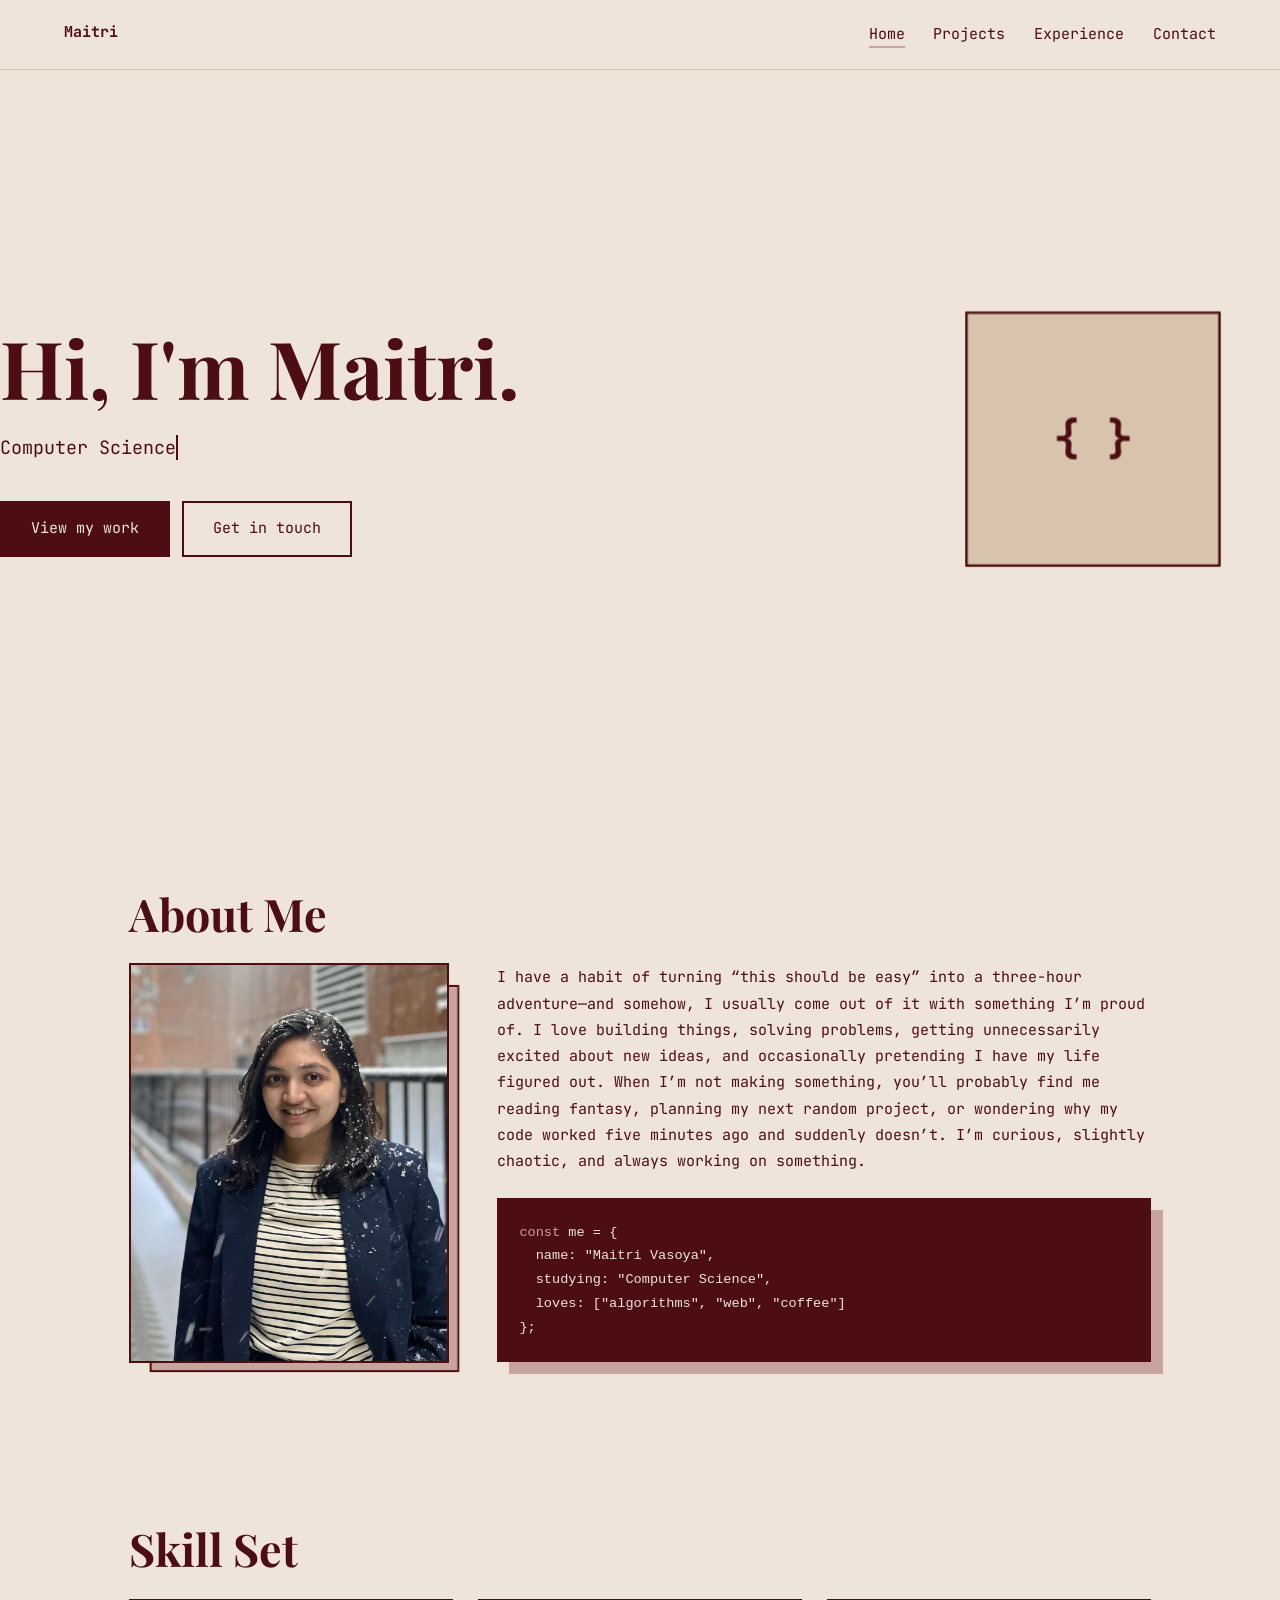
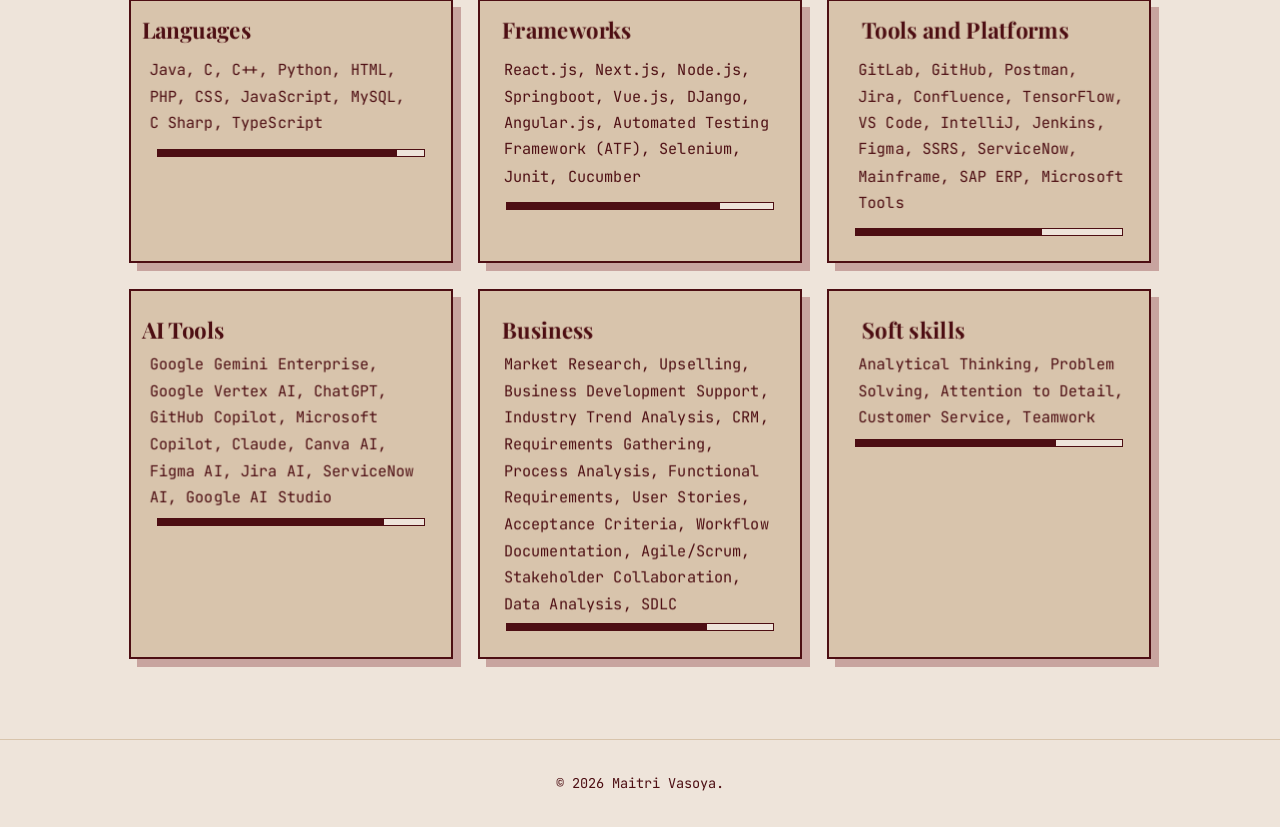
==== index.html @ 800ad9f5 "Update index.html" ====
<!DOCTYPE html><html lang="en"><head><meta charset="utf-8"><meta name="viewport" content="width=device-width,initial-scale=1"><title>Home | Maitri Vasoya</title><meta name="description" content="Portfolio of Your Name, computer science student."><link rel="preconnect" href="https://fonts.googleapis.com"><link rel="preconnect" href="https://fonts.gstatic.com" crossorigin><link href="https://fonts.googleapis.com/css2?family=JetBrains+Mono:wght@400;700&family=Playfair+Display:wght@700;900&display=swap" rel="stylesheet"><link rel="stylesheet" href="css/style.css"></head><body><nav><a class="logo" href="index.html">Maitri</a><ul><li><a href="index.html" class="on">Home</a></li><li><a href="projects.html">Projects</a></li><li><a href="experience.html">Experience</a></li><li><a href="contact.html">Contact</a></li></ul></nav><main><header class="hero"><div class="hero-text"><h1>Hi, I'm Maitri.</h1><p class="role"><span id="typed" class="cursor"></span></p>
<div><a class="btn" href="projects.html">View my work</a><a class="btn alt" href="contact.html">Get in touch</a></div></div><div class="scene" aria-hidden="true"><div class="cube"><div class="face front">{ }</div><div class="face back">&lt;/&gt;</div><div class="face right">Py</div><div class="face left">JS</div><div class="face top">SQL</div><div class="face bottom">Git</div></div></div></header>
<section id="about"><h2 class="reveal">About Me</h2><div class="about reveal"><div class="photo"><div class="frame"><img src="assets/myimage.jpg" alt="Portrait of Maitri"></div></div>
<div><p>I have a habit of turning “this should be easy” into a three-hour adventure—and somehow, I usually come out of it with something I’m proud of. I love building things, solving problems, getting unnecessarily excited about new ideas, and occasionally pretending I have my life figured out. When I’m not making something, you’ll probably find me reading fantasy, planning my next random project, or wondering why my code worked five minutes ago and suddenly doesn’t. I’m curious, slightly chaotic, and always working on something.</p>
<pre class="code"><i>const</i> me = {
  name: "Maitri Vasoya",
  studying: "Computer Science",
  loves: ["algorithms", "web", "coffee"]
};</pre></div></div></section>
<section id="skills"><h2 class="reveal">Skill Set</h2><div class="grid reveal">
<div class="card"><h3>Languages</h3><p>Java, C, C++, Python, HTML, PHP, CSS, JavaScript, MySQL, C Sharp, TypeScript</p><div class="bar"><b data-w="90"></b></div></div>
<div class="card"><h3>Frameworks</h3><p>React.js, Next.js, Node.js, Springboot, Vue.js, DJango, Angular.js, Automated Testing Framework (ATF), Selenium, Junit, Cucumber</p><div class="bar"><b data-w="80"></b></div></div>
<div class="card"><h3>Tools and Platforms</h3><p>GitLab, GitHub, Postman, Jira, Confluence, TensorFlow, VS Code, IntelliJ, Jenkins, Figma, SSRS, ServiceNow, Mainframe, SAP ERP, Microsoft Tools</p><div class="bar"><b data-w="70"></b></div></div>
<div class="card"><h3>AI Tools</h3><p>Google Gemini Enterprise, Google Vertex AI, ChatGPT, GitHub Copilot, Microsoft Copilot, Claude, Canva AI, Figma AI, Jira AI, ServiceNow AI, Google AI Studio</p><div class="bar"><b data-w="85"></b></div></div>
<div class="card"><h3>Business</h3><p>Market Research, Upselling, Business Development Support, Industry Trend Analysis, CRM, Requirements Gathering, Process Analysis, Functional Requirements, User Stories, Acceptance Criteria, Workflow Documentation, Agile/Scrum, Stakeholder Collaboration, Data Analysis, SDLC</p><div class="bar"><b data-w="75"></b></div></div>
<div class="card"><h3>Soft skills</h3><p>Analytical Thinking, Problem Solving, Attention to Detail, Customer Service, Teamwork</p><div class="bar"><b data-w="75"></b></div></div>
</div></section></main>
<footer>&copy; 2026 Maitri Vasoya.</footer><script src="js/main.js"></script></body></html>
---- css/style.css ----
:root{--c1:#EEE4DA;--c2:#D8C4AC;--c3:#C8A49F;--c4:#4D0E13;
--serif:'Playfair Display',Georgia,serif;--mono:'JetBrains Mono','Courier New',monospace}
*{box-sizing:border-box;margin:0;padding:0}
html{scroll-behavior:smooth}
body{background:var(--c1);color:var(--c4);font-family:var(--mono);font-size:15px;line-height:1.75;overflow-x:hidden}
main,header,footer{position:relative;z-index:1}
a{color:inherit}
:focus-visible{outline:2px solid var(--c4);outline-offset:3px}
h1,h2,h3{font-family:var(--serif);font-weight:700;line-height:1.15}
h1{font-size:clamp(2.6rem,7vw,5rem)}
h2{font-size:clamp(1.9rem,4vw,2.8rem);margin-bottom:1.5rem}
nav{display:flex;justify-content:space-between;align-items:center;padding:1.2rem 5vw;position:sticky;top:0;z-index:10;background:rgba(238,228,218,.85);backdrop-filter:blur(8px);border-bottom:1px solid var(--c2)}
.logo{font-weight:700;text-decoration:none}
nav ul{display:flex;gap:1.8rem;list-style:none;flex-wrap:wrap}
nav a{text-decoration:none;padding-bottom:2px;border-bottom:2px solid transparent;transition:border-color .2s}
nav a:hover,nav a.on{border-color:var(--c3)}
section,.wrap{padding:5rem 5vw;max-width:1150px;margin:0 auto}
.hero{min-height:82vh;display:flex;flex-direction:column;justify-content:center}
.hero p.role{font-size:1.15rem;margin:1.2rem 0 2rem;min-height:2em}
.cursor{border-right:2px solid var(--c4);animation:blink 1s steps(1) infinite}
@keyframes blink{50%{border-color:transparent}}
.btn{display:inline-block;padding:.8rem 1.8rem;background:var(--c4);color:var(--c1);text-decoration:none;border:2px solid var(--c4);margin-right:.8rem;transition:transform .2s,background .2s,color .2s}
.btn:hover{transform:translateY(-3px);background:var(--c3);color:var(--c4)}
.btn.alt{background:transparent;color:var(--c4)}
.about{display:grid;grid-template-columns:320px 1fr;gap:3rem;align-items:center}
.photo{perspective:900px}
.photo .frame{position:relative;transform-style:preserve-3d;transition:transform .15s}
.photo .frame::before{content:"";position:absolute;inset:0;border:2px solid var(--c4);transform:translate(16px,16px) translateZ(-30px);background:var(--c3)}
.photo img{position:relative;width:100%;aspect-ratio:4/5;object-fit:cover;display:block;border:2px solid var(--c4);background:var(--c2)}
.code{background:var(--c4);color:var(--c1);padding:1.4rem;margin-top:1.5rem;font-size:.85rem;box-shadow:12px 12px 0 var(--c3)}
.code i{color:var(--c3);font-style:normal}
.grid{display:grid;grid-template-columns:repeat(auto-fit,minmax(250px,1fr));gap:1.6rem;perspective:1000px}
.card{background:var(--c2);border:2px solid var(--c4);padding:1.6rem;transform-style:preserve-3d;transition:transform .15s,box-shadow .2s;box-shadow:8px 8px 0 var(--c3)}
.card:hover{box-shadow:14px 14px 0 var(--c4)}
.card h3{font-size:1.35rem;margin-bottom:.6rem;transform:translateZ(30px)}
.card p,.card .tags{transform:translateZ(15px)}
.tags span{display:inline-block;font-size:.75rem;border:1px solid var(--c4);padding:0 .6rem;margin:.6rem .4rem 0 0;background:var(--c1)}
.bar{height:8px;background:var(--c1);border:1px solid var(--c4);margin-top:.6rem}
.bar b{display:block;height:100%;background:var(--c4);width:0;transition:width 1.2s ease}
.line{border-left:3px solid var(--c4);margin-left:.5rem;padding-left:2rem}
.job{position:relative;margin-bottom:2.5rem}
.job::before{content:"";position:absolute;left:calc(-2rem - 10px);top:.5rem;width:16px;height:16px;background:var(--c3);border:3px solid var(--c4);border-radius:50%}
.job time{font-size:.85rem;background:var(--c4);color:var(--c1);padding:0 .6rem}
.job ul{margin:.6rem 0 0 1.2rem}
form{display:grid;gap:1rem;max-width:560px}
input,textarea{font:inherit;padding:.8rem;background:var(--c2);border:2px solid var(--c4);color:var(--c4);width:100%}
::placeholder{color:var(--c4);opacity:.6}
.links{display:flex;gap:1rem;flex-wrap:wrap;margin-top:2rem}
footer{text-align:center;padding:2rem;border-top:1px solid var(--c2);font-size:.85rem}
.reveal{opacity:0;transform:translateY(20px);transition:opacity .7s,transform .7s}
.reveal.in{opacity:1;transform:none}
@media(max-width:800px){.about{grid-template-columns:1fr}.photo{max-width:300px}nav{flex-direction:column;gap:.6rem}}
@media(prefers-reduced-motion:reduce){*{animation:none!important;transition:none!important}.reveal{opacity:1;transform:none}}
.hero{flex-direction:row;align-items:center;justify-content:space-between;gap:3rem}
.scene{width:220px;height:220px;perspective:800px;flex:none;margin-right:6vw}
.cube{position:relative;width:100%;height:100%;transform-style:preserve-3d;animation:spin 16s linear infinite}
.scene:hover .cube{animation-play-state:paused}
.face{position:absolute;inset:0;display:flex;align-items:center;justify-content:center;font-family:var(--mono);font-weight:700;font-size:2.4rem;border:2px solid var(--c4);background:var(--c2);color:var(--c4)}
.face.back,.face.left,.face.bottom{background:var(--c3)}
.front{transform:translateZ(110px)}.back{transform:rotateY(180deg) translateZ(110px)}
.right{transform:rotateY(90deg) translateZ(110px)}.left{transform:rotateY(-90deg) translateZ(110px)}
.top{transform:rotateX(90deg) translateZ(110px)}.bottom{transform:rotateX(-90deg) translateZ(110px)}
@keyframes spin{from{transform:rotateX(-20deg) rotateY(0)}to{transform:rotateX(-20deg) rotateY(360deg)}}
@media(max-width:800px){.hero{flex-direction:column;align-items:flex-start;padding-top:2rem}.scene{width:160px;height:160px;margin:2rem 0 0}.face{font-size:1.8rem}.front{transform:translateZ(80px)}.back{transform:rotateY(180deg) translateZ(80px)}.right{transform:rotateY(90deg) translateZ(80px)}.left{transform:rotateY(-90deg) translateZ(80px)}.top{transform:rotateX(90deg) translateZ(80px)}.bottom{transform:rotateX(-90deg) translateZ(80px)}}
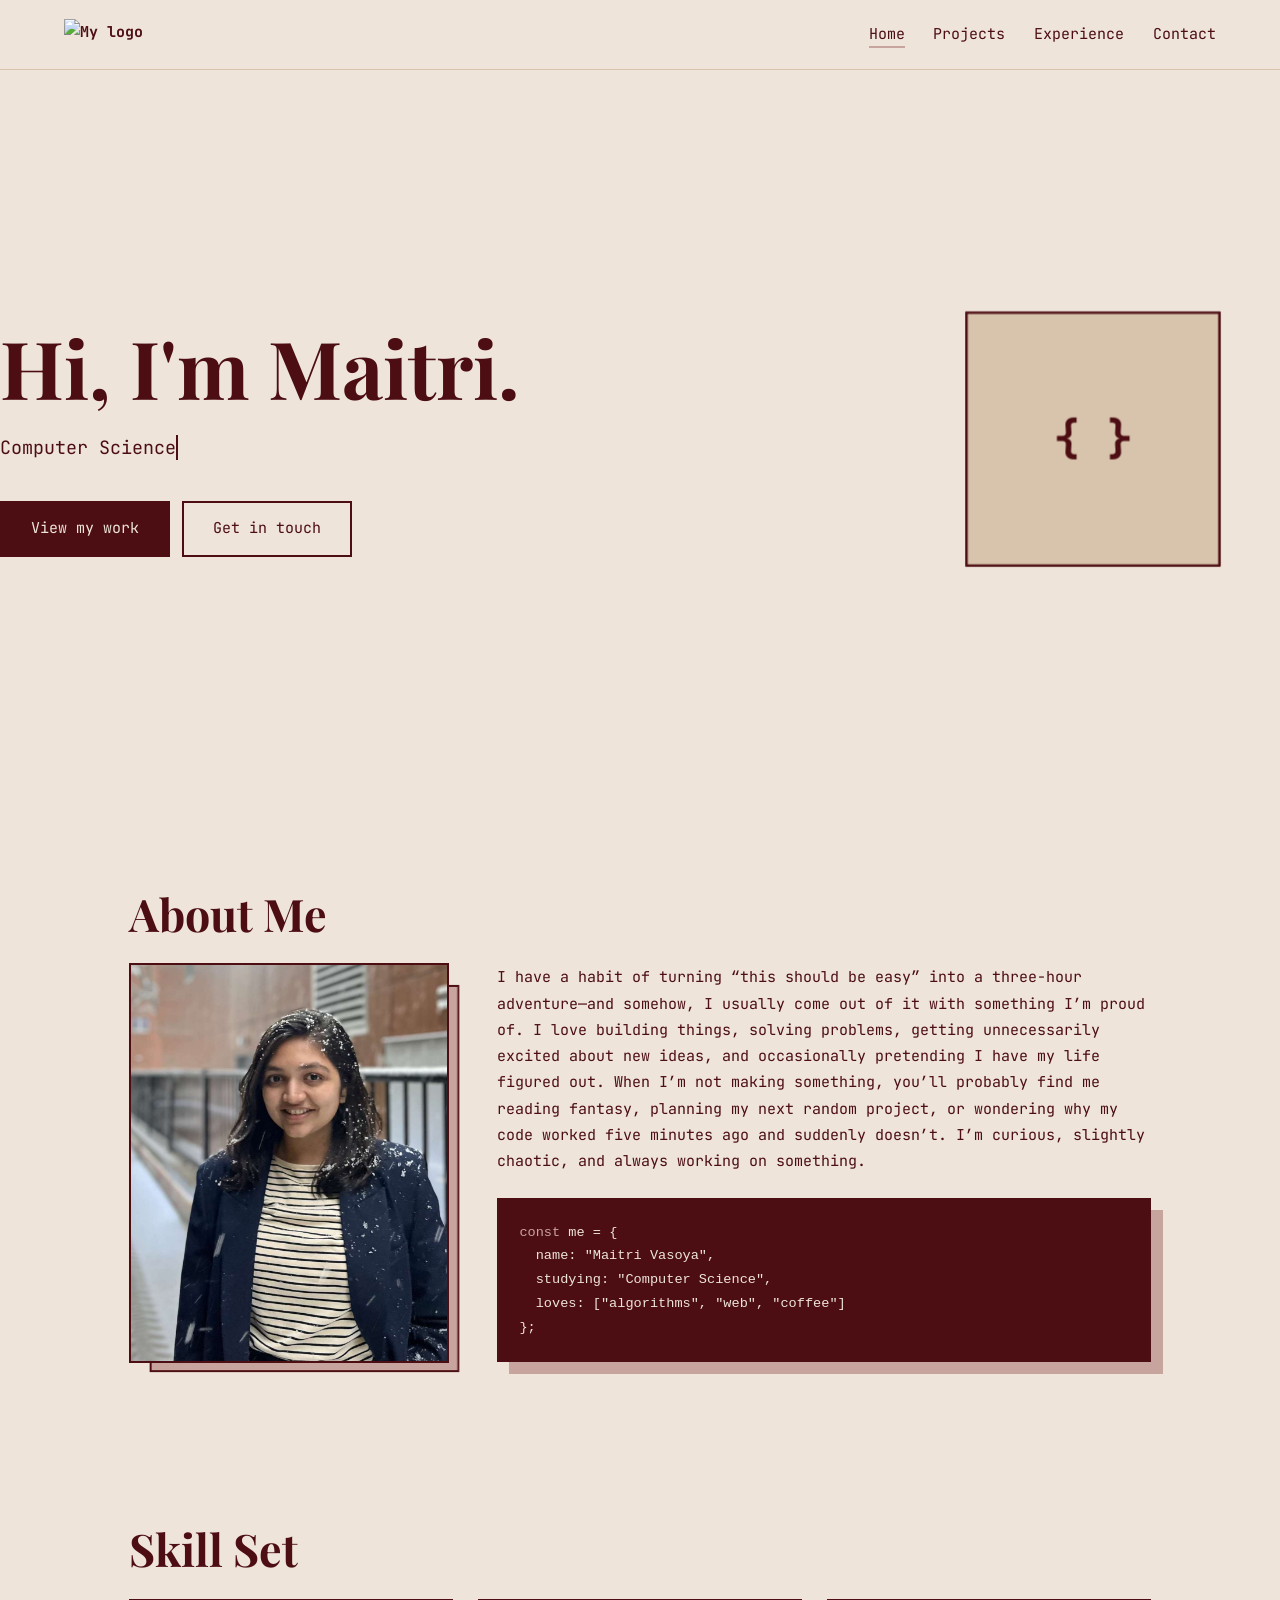
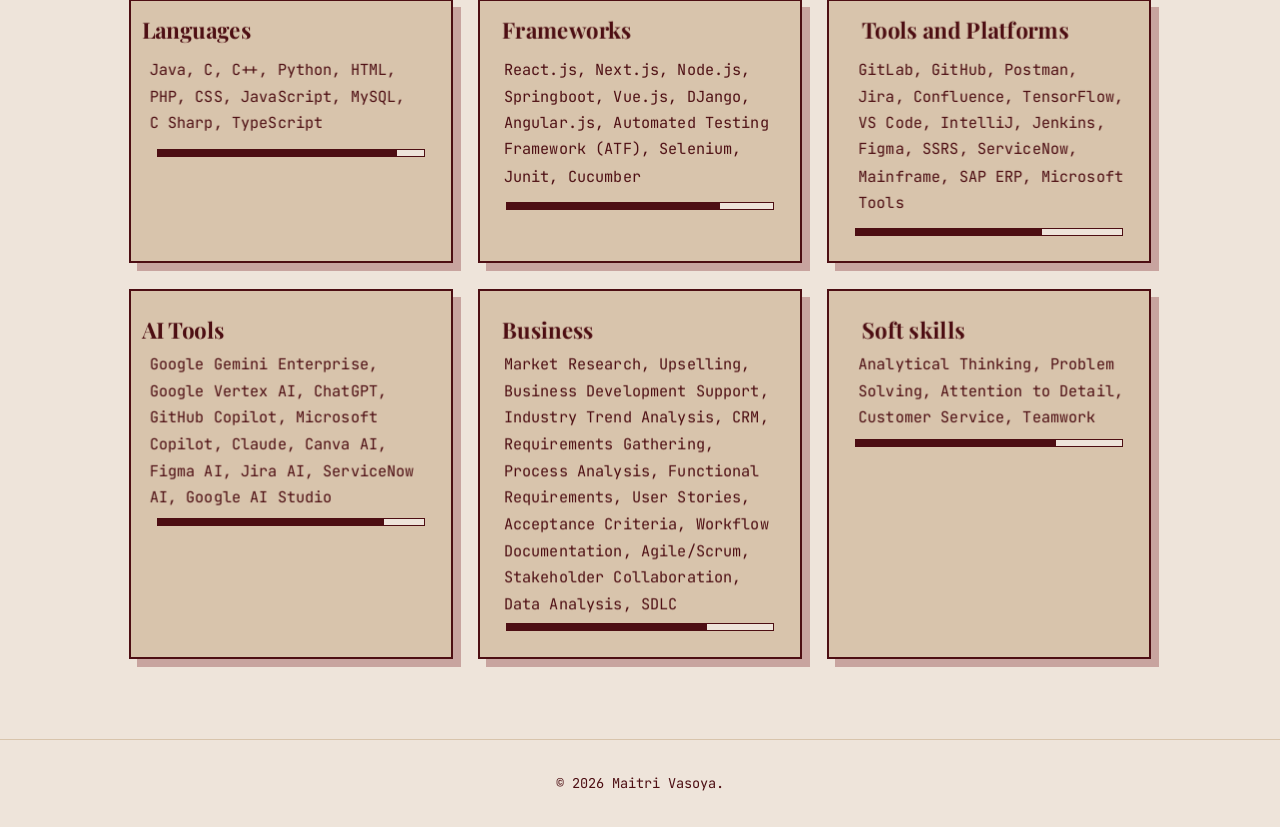
==== commit 03082c33: "Update index.html" ====
--- a/index.html
+++ b/index.html
@@ -1,4 +1,4 @@
-<!DOCTYPE html><html lang="en"><head><meta charset="utf-8"><meta name="viewport" content="width=device-width,initial-scale=1"><title>Home | Maitri Vasoya</title><meta name="description" content="Portfolio of Your Name, computer science student."><link rel="preconnect" href="https://fonts.googleapis.com"><link rel="preconnect" href="https://fonts.gstatic.com" crossorigin><link href="https://fonts.googleapis.com/css2?family=JetBrains+Mono:wght@400;700&family=Playfair+Display:wght@700;900&display=swap" rel="stylesheet"><link rel="stylesheet" href="css/style.css"></head><body><nav><a class="logo" href="index.html">Maitri</a><ul><li><a href="index.html" class="on">Home</a></li><li><a href="projects.html">Projects</a></li><li><a href="experience.html">Experience</a></li><li><a href="contact.html">Contact</a></li></ul></nav><main><header class="hero"><div class="hero-text"><h1>Hi, I'm Maitri.</h1><p class="role"><span id="typed" class="cursor"></span></p>
+<!DOCTYPE html><html lang="en"><head><meta charset="utf-8"><meta name="viewport" content="width=device-width,initial-scale=1"><title>Home | Maitri Vasoya</title><meta name="description" content="Portfolio of Your Name, computer science student."><link rel="preconnect" href="https://fonts.googleapis.com"><link rel="preconnect" href="https://fonts.gstatic.com" crossorigin><link href="https://fonts.googleapis.com/css2?family=JetBrains+Mono:wght@400;700&family=Playfair+Display:wght@700;900&display=swap" rel="stylesheet"><link rel="stylesheet" href="css/style.css"></head><body><nav><a class="logo" href="index.html"><img src="assets/logo.png" alt="My logo" class="mylogo"></a><ul><li><a href="index.html" class="on">Home</a></li><li><a href="projects.html">Projects</a></li><li><a href="experience.html">Experience</a></li><li><a href="contact.html">Contact</a></li></ul></nav><main><header class="hero"><div class="hero-text"><h1>Hi, I'm Maitri.</h1><p class="role"><span id="typed" class="cursor"></span></p>
 <div><a class="btn" href="projects.html">View my work</a><a class="btn alt" href="contact.html">Get in touch</a></div></div><div class="scene" aria-hidden="true"><div class="cube"><div class="face front">{ }</div><div class="face back">&lt;/&gt;</div><div class="face right">Py</div><div class="face left">JS</div><div class="face top">SQL</div><div class="face bottom">Git</div></div></div></header>
 <section id="about"><h2 class="reveal">About Me</h2><div class="about reveal"><div class="photo"><div class="frame"><img src="assets/myimage.jpg" alt="Portrait of Maitri"></div></div>
 <div><p>I have a habit of turning “this should be easy” into a three-hour adventure—and somehow, I usually come out of it with something I’m proud of. I love building things, solving problems, getting unnecessarily excited about new ideas, and occasionally pretending I have my life figured out. When I’m not making something, you’ll probably find me reading fantasy, planning my next random project, or wondering why my code worked five minutes ago and suddenly doesn’t. I’m curious, slightly chaotic, and always working on something.</p>
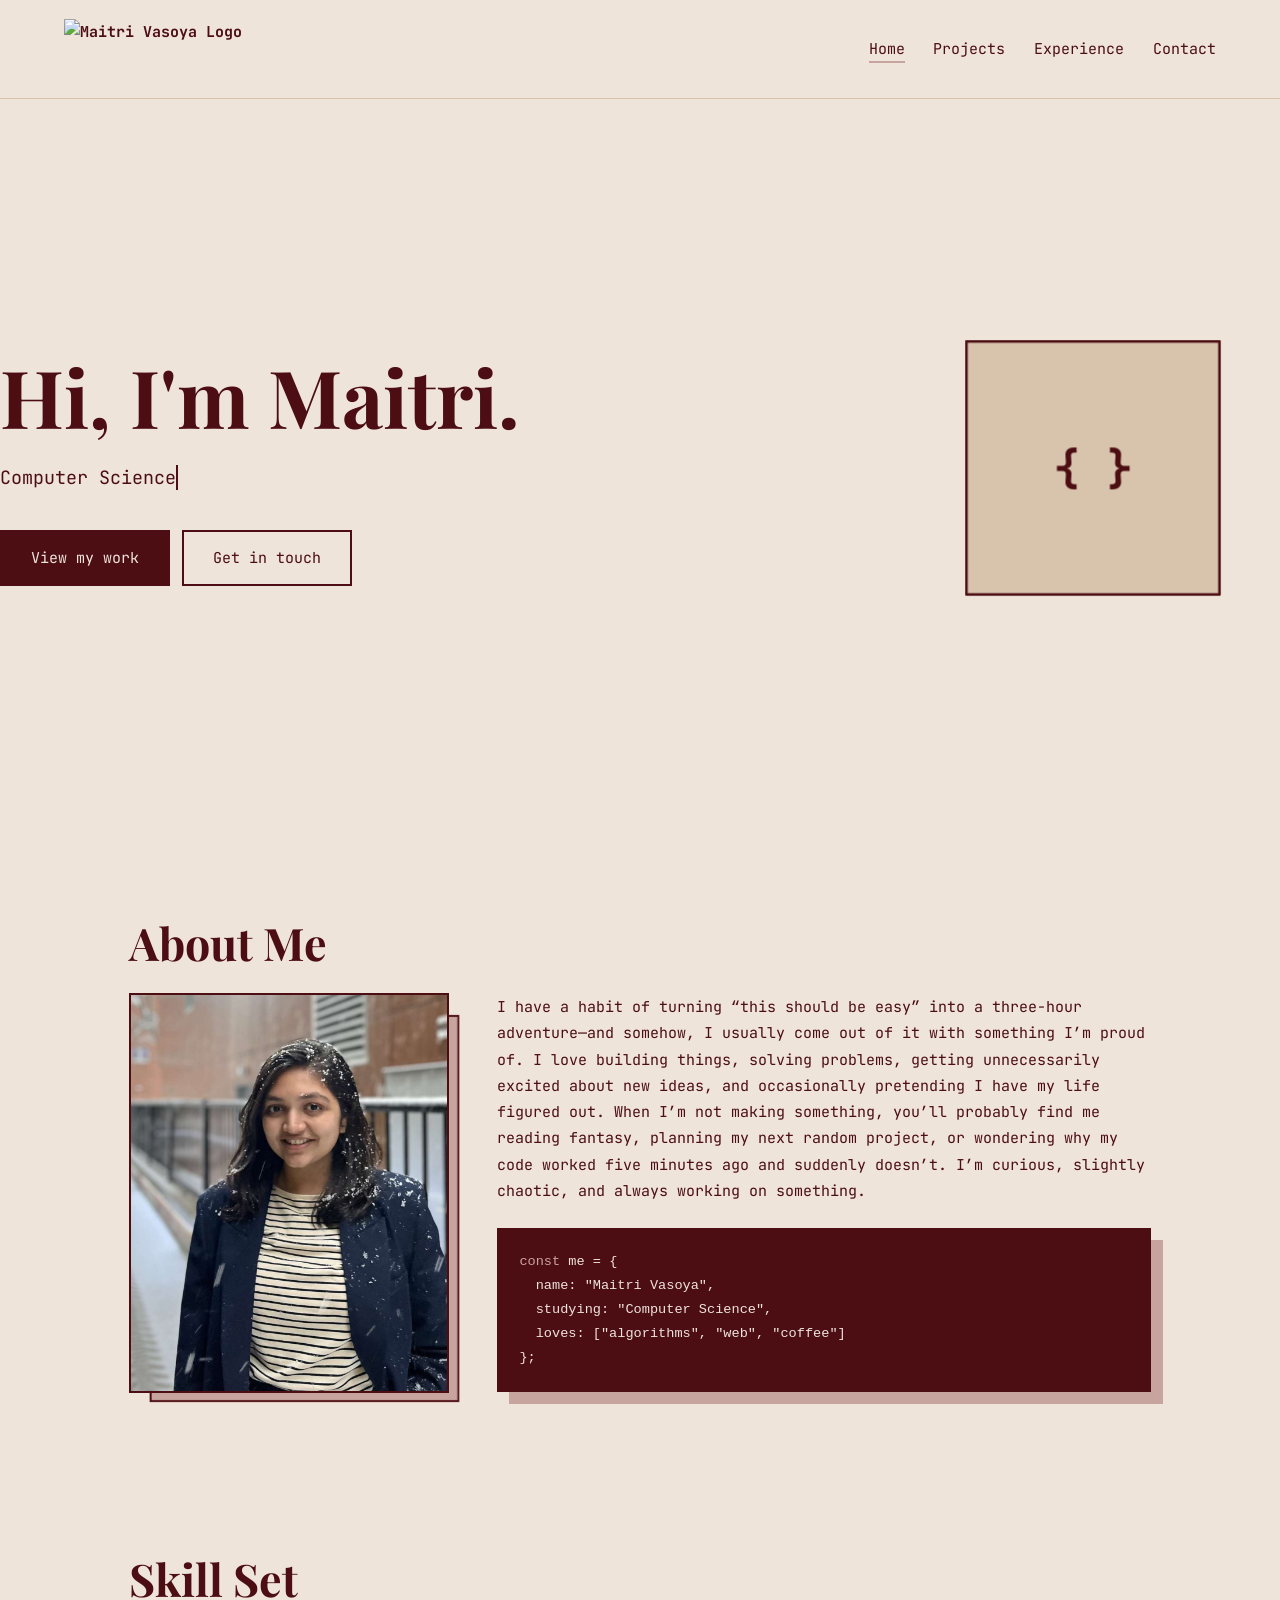
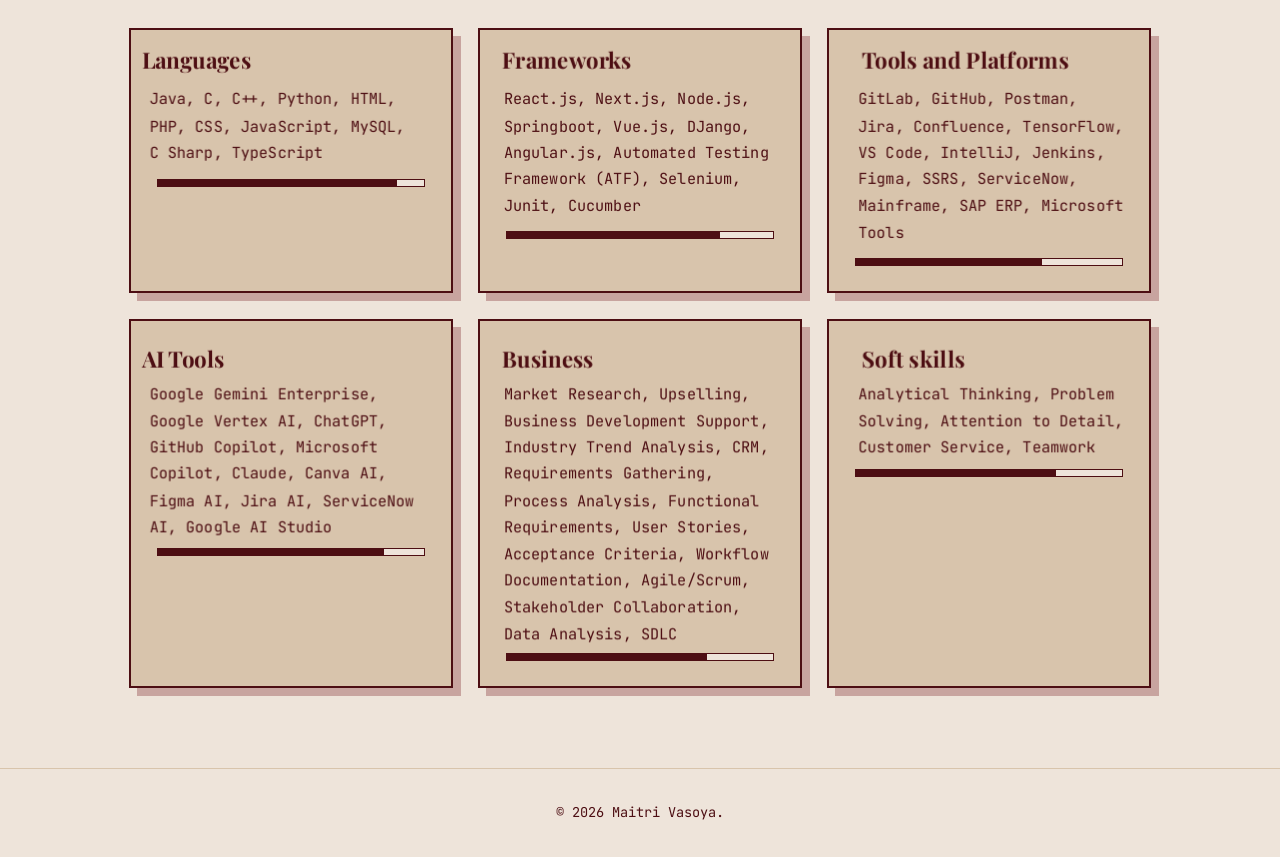
==== commit c9502e49: "Update index.html" ====
--- a/index.html
+++ b/index.html
@@ -1,4 +1,4 @@
-<!DOCTYPE html><html lang="en"><head><meta charset="utf-8"><meta name="viewport" content="width=device-width,initial-scale=1"><title>Home | Maitri Vasoya</title><meta name="description" content="Portfolio of Your Name, computer science student."><link rel="preconnect" href="https://fonts.googleapis.com"><link rel="preconnect" href="https://fonts.gstatic.com" crossorigin><link href="https://fonts.googleapis.com/css2?family=JetBrains+Mono:wght@400;700&family=Playfair+Display:wght@700;900&display=swap" rel="stylesheet"><link rel="stylesheet" href="css/style.css"></head><body><nav><a class="logo" href="index.html"><img src="assets/logo.png" alt="My logo" class="mylogo"></a><ul><li><a href="index.html" class="on">Home</a></li><li><a href="projects.html">Projects</a></li><li><a href="experience.html">Experience</a></li><li><a href="contact.html">Contact</a></li></ul></nav><main><header class="hero"><div class="hero-text"><h1>Hi, I'm Maitri.</h1><p class="role"><span id="typed" class="cursor"></span></p>
+<!DOCTYPE html><html lang="en"><head><meta charset="utf-8"><meta name="viewport" content="width=device-width,initial-scale=1"><title>Home | Maitri Vasoya</title><meta name="description" content="Portfolio of Your Name, computer science student."><link rel="preconnect" href="https://fonts.googleapis.com"><link rel="preconnect" href="https://fonts.gstatic.com" crossorigin><link rel="icon" type="image/png" href="assets/logo.png"><link href="https://fonts.googleapis.com/css2?family=JetBrains+Mono:wght@400;700&family=Playfair+Display:wght@700;900&display=swap" rel="stylesheet"><link rel="stylesheet" href="css/style.css"></head><body><nav><a class="logo" href="index.html"><img src="assets/logo.png" alt="Maitri Vasoya Logo"></a><ul><li><a href="index.html" class="on">Home</a></li><li><a href="projects.html">Projects</a></li><li><a href="experience.html">Experience</a></li><li><a href="contact.html">Contact</a></li></ul></nav><main><header class="hero"><div class="hero-text"><h1>Hi, I'm Maitri.</h1><p class="role"><span id="typed" class="cursor"></span></p>
 <div><a class="btn" href="projects.html">View my work</a><a class="btn alt" href="contact.html">Get in touch</a></div></div><div class="scene" aria-hidden="true"><div class="cube"><div class="face front">{ }</div><div class="face back">&lt;/&gt;</div><div class="face right">Py</div><div class="face left">JS</div><div class="face top">SQL</div><div class="face bottom">Git</div></div></div></header>
 <section id="about"><h2 class="reveal">About Me</h2><div class="about reveal"><div class="photo"><div class="frame"><img src="assets/myimage.jpg" alt="Portrait of Maitri"></div></div>
 <div><p>I have a habit of turning “this should be easy” into a three-hour adventure—and somehow, I usually come out of it with something I’m proud of. I love building things, solving problems, getting unnecessarily excited about new ideas, and occasionally pretending I have my life figured out. When I’m not making something, you’ll probably find me reading fantasy, planning my next random project, or wondering why my code worked five minutes ago and suddenly doesn’t. I’m curious, slightly chaotic, and always working on something.</p>
--- a/css/style.css
+++ b/css/style.css
@@ -52,6 +52,7 @@
 @media(max-width:800px){.about{grid-template-columns:1fr}.photo{max-width:300px}nav{flex-direction:column;gap:.6rem}}
 @media(prefers-reduced-motion:reduce){*{animation:none!important;transition:none!important}.reveal{opacity:1;transform:none}}
 .hero{flex-direction:row;align-items:center;justify-content:space-between;gap:3rem}
+.logo{height: 60px;width: auto;display: block;}
 .scene{width:220px;height:220px;perspective:800px;flex:none;margin-right:6vw}
 .cube{position:relative;width:100%;height:100%;transform-style:preserve-3d;animation:spin 16s linear infinite}
 .scene:hover .cube{animation-play-state:paused}
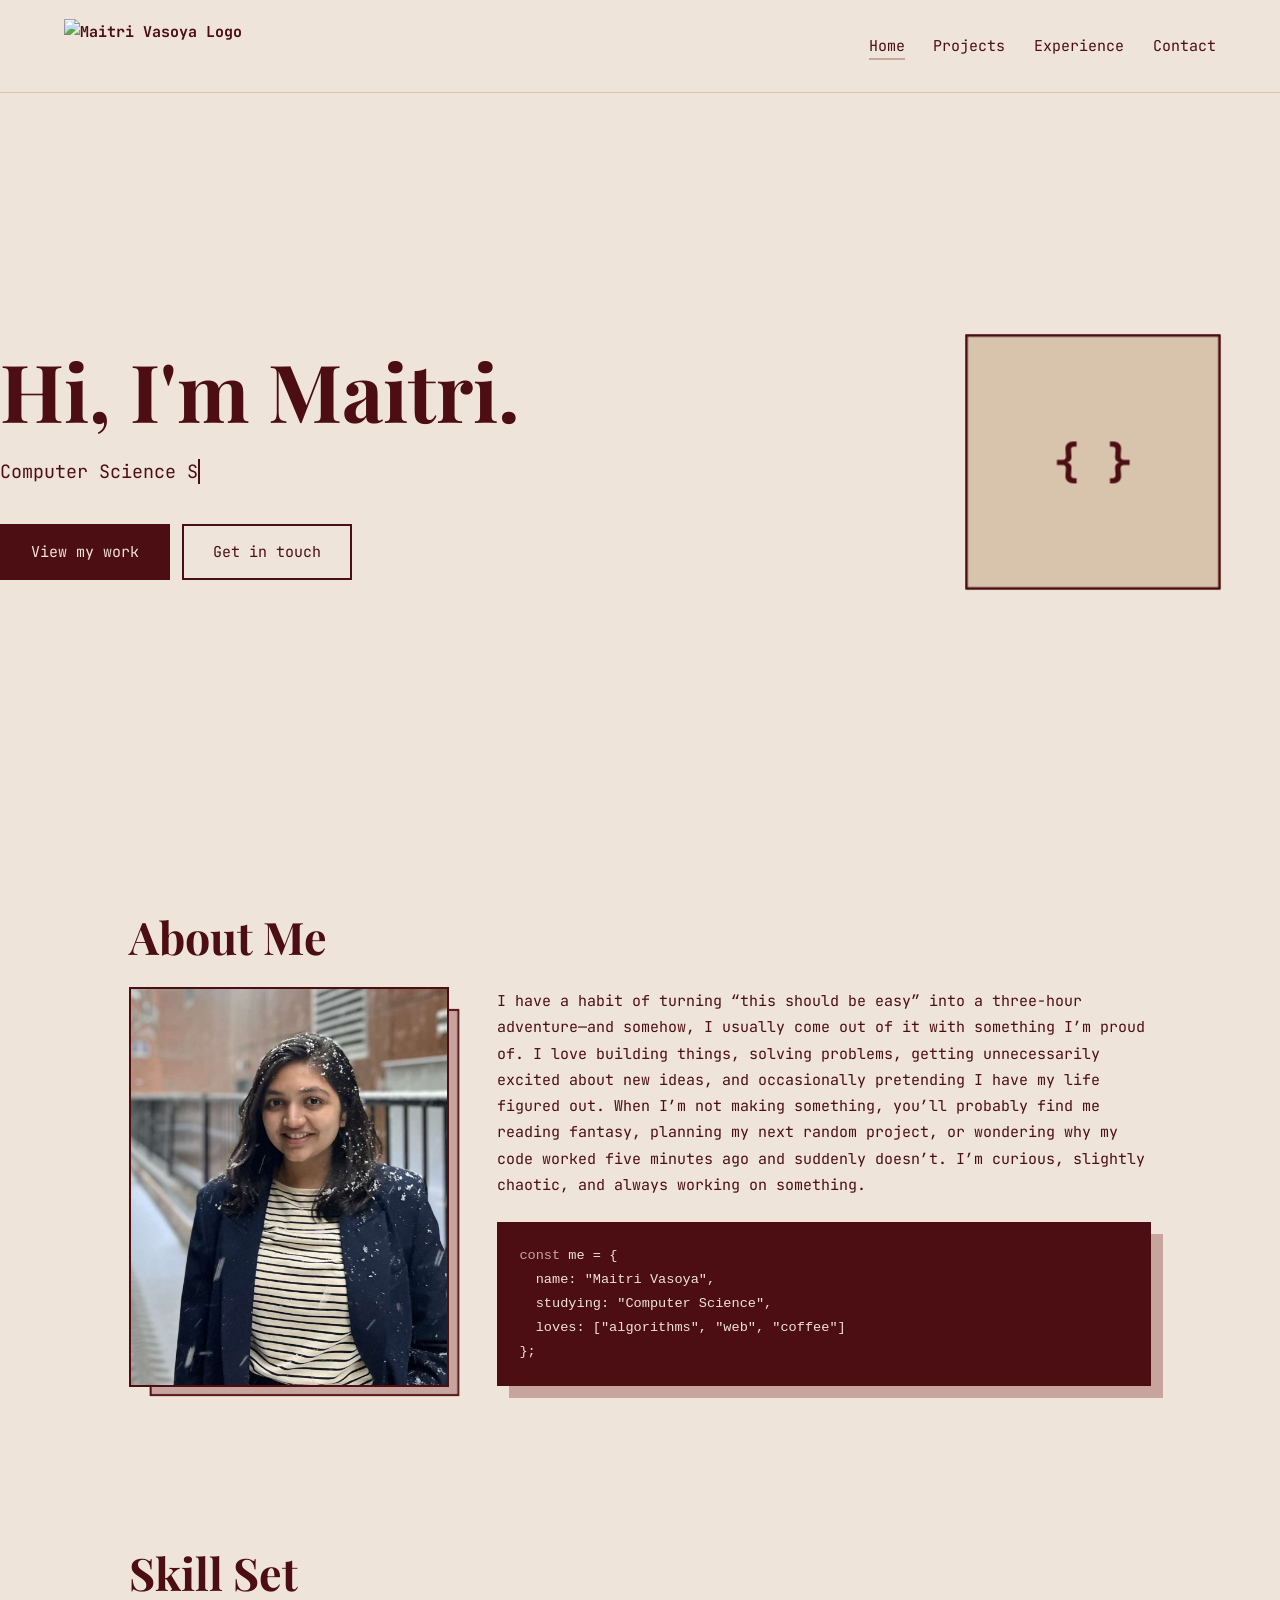
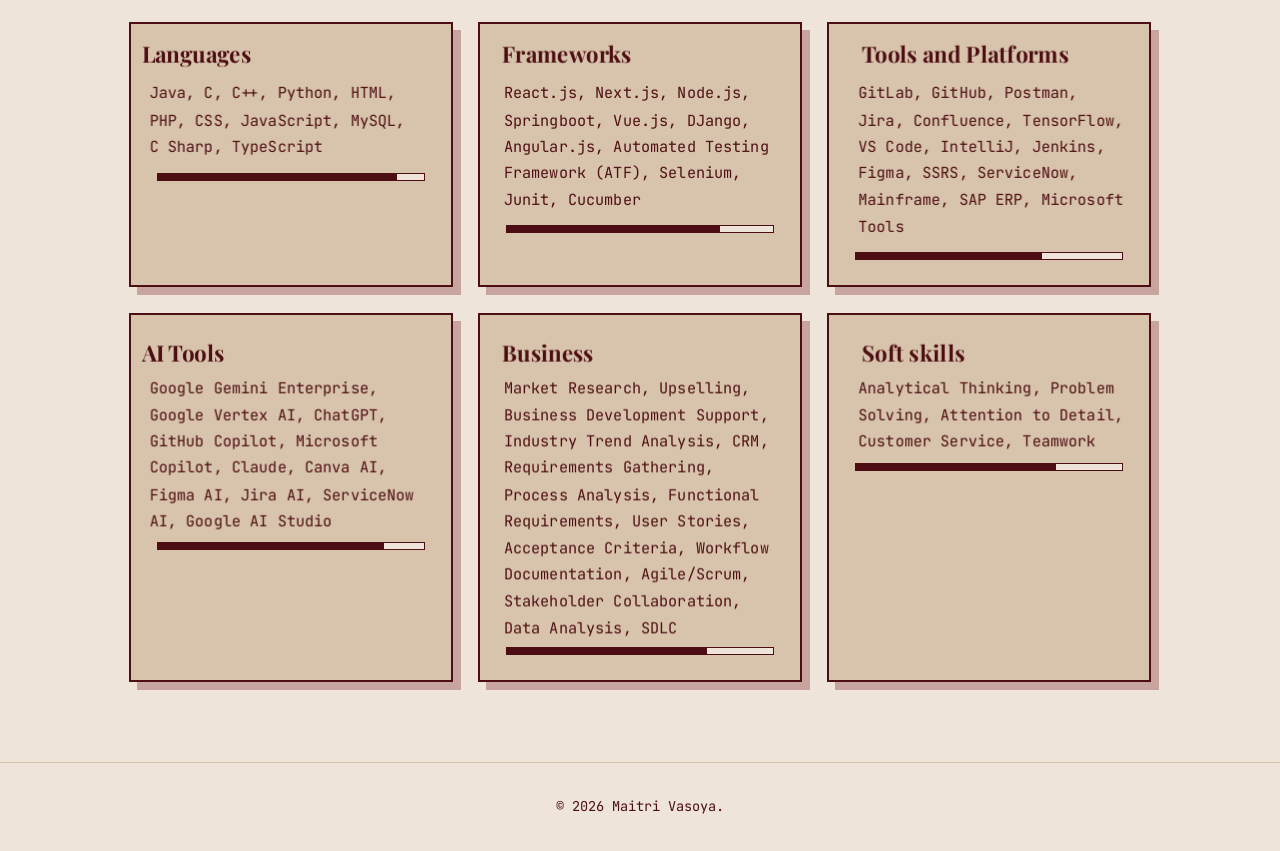
==== commit 6dffc343: "Update index.html" ====
--- a/index.html
+++ b/index.html
@@ -1,4 +1,4 @@
-<!DOCTYPE html><html lang="en"><head><meta charset="utf-8"><meta name="viewport" content="width=device-width,initial-scale=1"><title>Home | Maitri Vasoya</title><meta name="description" content="Portfolio of Your Name, computer science student."><link rel="preconnect" href="https://fonts.googleapis.com"><link rel="preconnect" href="https://fonts.gstatic.com" crossorigin><link rel="icon" type="image/png" href="assets/logo.png"><link href="https://fonts.googleapis.com/css2?family=JetBrains+Mono:wght@400;700&family=Playfair+Display:wght@700;900&display=swap" rel="stylesheet"><link rel="stylesheet" href="css/style.css"></head><body><nav><a class="logo" href="index.html"><img src="assets/logo.png" alt="Maitri Vasoya Logo"></a><ul><li><a href="index.html" class="on">Home</a></li><li><a href="projects.html">Projects</a></li><li><a href="experience.html">Experience</a></li><li><a href="contact.html">Contact</a></li></ul></nav><main><header class="hero"><div class="hero-text"><h1>Hi, I'm Maitri.</h1><p class="role"><span id="typed" class="cursor"></span></p>
+<!DOCTYPE html><html lang="en"><head><meta charset="utf-8"><meta name="viewport" content="width=device-width,initial-scale=1"><title>Home | Maitri Vasoya</title><meta name="description" content="Portfolio of Your Name, computer science student."><link rel="preconnect" href="https://fonts.googleapis.com"><link rel="preconnect" href="https://fonts.gstatic.com" crossorigin><link rel="icon" type="image/png" href="assets/logo2.png"><link href="https://fonts.googleapis.com/css2?family=JetBrains+Mono:wght@400;700&family=Playfair+Display:wght@700;900&display=swap" rel="stylesheet"><link rel="stylesheet" href="css/style.css"></head><body><nav><a class="logo" href="index.html"><img src="assets/logo.png" alt="Maitri Vasoya Logo"></a><ul><li><a href="index.html" class="on">Home</a></li><li><a href="projects.html">Projects</a></li><li><a href="experience.html">Experience</a></li><li><a href="contact.html">Contact</a></li></ul></nav><main><header class="hero"><div class="hero-text"><h1>Hi, I'm Maitri.</h1><p class="role"><span id="typed" class="cursor"></span></p>
 <div><a class="btn" href="projects.html">View my work</a><a class="btn alt" href="contact.html">Get in touch</a></div></div><div class="scene" aria-hidden="true"><div class="cube"><div class="face front">{ }</div><div class="face back">&lt;/&gt;</div><div class="face right">Py</div><div class="face left">JS</div><div class="face top">SQL</div><div class="face bottom">Git</div></div></div></header>
 <section id="about"><h2 class="reveal">About Me</h2><div class="about reveal"><div class="photo"><div class="frame"><img src="assets/myimage.jpg" alt="Portrait of Maitri"></div></div>
 <div><p>I have a habit of turning “this should be easy” into a three-hour adventure—and somehow, I usually come out of it with something I’m proud of. I love building things, solving problems, getting unnecessarily excited about new ideas, and occasionally pretending I have my life figured out. When I’m not making something, you’ll probably find me reading fantasy, planning my next random project, or wondering why my code worked five minutes ago and suddenly doesn’t. I’m curious, slightly chaotic, and always working on something.</p>
--- a/css/style.css
+++ b/css/style.css
@@ -52,7 +52,19 @@
 @media(max-width:800px){.about{grid-template-columns:1fr}.photo{max-width:300px}nav{flex-direction:column;gap:.6rem}}
 @media(prefers-reduced-motion:reduce){*{animation:none!important;transition:none!important}.reveal{opacity:1;transform:none}}
 .hero{flex-direction:row;align-items:center;justify-content:space-between;gap:3rem}
-.logo{height: 60px;width: auto;display: block;}
+
+.logo {
+    display: flex;
+    align-items: center;
+}
+
+.logo img {
+    height: 50px;
+    width: auto;
+    object-fit: contain;
+    display: block;
+}
+
 .scene{width:220px;height:220px;perspective:800px;flex:none;margin-right:6vw}
 .cube{position:relative;width:100%;height:100%;transform-style:preserve-3d;animation:spin 16s linear infinite}
 .scene:hover .cube{animation-play-state:paused}
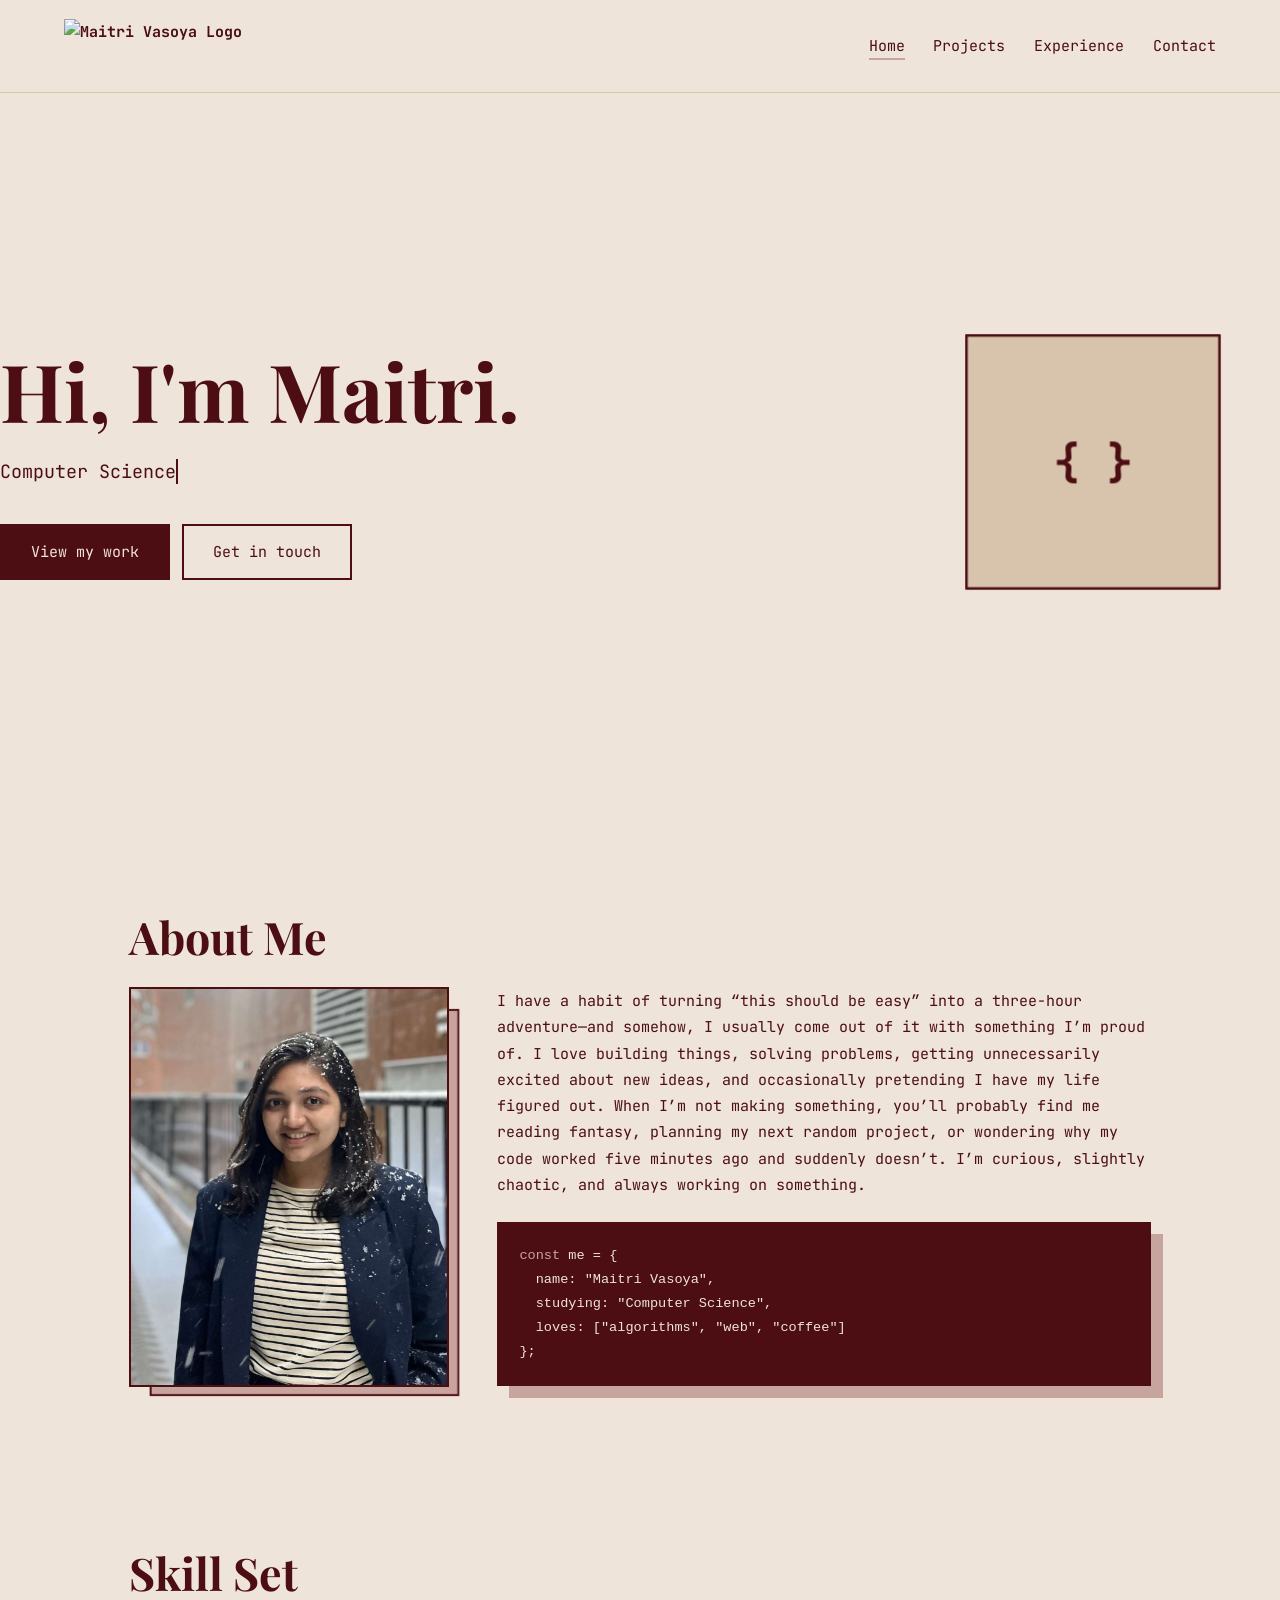
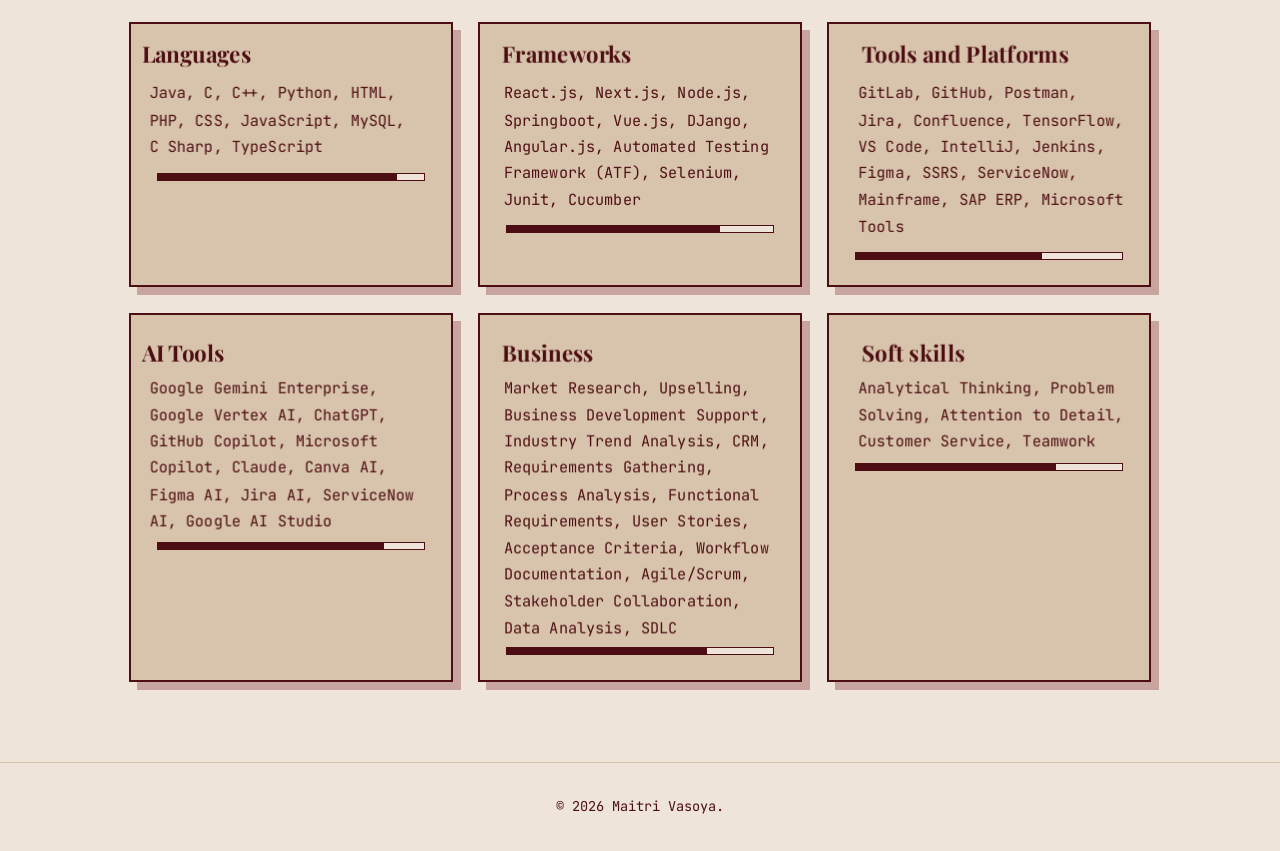
==== commit 3bedde33: "Update index.html" ====
--- a/index.html
+++ b/index.html
@@ -1,4 +1,5 @@
-<!DOCTYPE html><html lang="en"><head><meta charset="utf-8"><meta name="viewport" content="width=device-width,initial-scale=1"><title>Home | Maitri Vasoya</title><meta name="description" content="Portfolio of Your Name, computer science student."><link rel="preconnect" href="https://fonts.googleapis.com"><link rel="preconnect" href="https://fonts.gstatic.com" crossorigin><link rel="icon" type="image/png" href="assets/logo2.png"><link href="https://fonts.googleapis.com/css2?family=JetBrains+Mono:wght@400;700&family=Playfair+Display:wght@700;900&display=swap" rel="stylesheet"><link rel="stylesheet" href="css/style.css"></head><body><nav><a class="logo" href="index.html"><img src="assets/logo.png" alt="Maitri Vasoya Logo"></a><ul><li><a href="index.html" class="on">Home</a></li><li><a href="projects.html">Projects</a></li><li><a href="experience.html">Experience</a></li><li><a href="contact.html">Contact</a></li></ul></nav><main><header class="hero"><div class="hero-text"><h1>Hi, I'm Maitri.</h1><p class="role"><span id="typed" class="cursor"></span></p>
+<!DOCTYPE html><html lang="en"><head><meta charset="utf-8"><meta name="viewport" content="width=device-width,initial-scale=1"><title>Home | Maitri Vasoya</title><meta name="description" content="Portfolio of Your Name, computer science student."><link rel="preconnect" href="https://fonts.googleapis.com"><link rel="preconnect" href="https://fonts.gstatic.com" crossorigin><link rel="icon" type="image/png" href="assets/logo2.png"><link href="https://fonts.googleapis.com/css2?family=JetBrains+Mono:wght@400;700&family=Playfair+Display:wght@700;900&display=swap" rel="stylesheet">
+<link rel="stylesheet" href="css/style.css"></head><body><nav><a class="logo" href="index.html"><img src="assets/logo.png" alt="Maitri Vasoya Logo"></a><ul><li><a href="index.html" class="on">Home</a></li><li><a href="projects.html">Projects</a></li><li><a href="experience.html">Experience</a></li><li><a href="contact.html">Contact</a></li></ul></nav><main><header class="hero"><div class="hero-text"><h1>Hi, I'm Maitri.</h1><p class="role"><span id="typed" class="cursor"></span></p>
 <div><a class="btn" href="projects.html">View my work</a><a class="btn alt" href="contact.html">Get in touch</a></div></div><div class="scene" aria-hidden="true"><div class="cube"><div class="face front">{ }</div><div class="face back">&lt;/&gt;</div><div class="face right">Py</div><div class="face left">JS</div><div class="face top">SQL</div><div class="face bottom">Git</div></div></div></header>
 <section id="about"><h2 class="reveal">About Me</h2><div class="about reveal"><div class="photo"><div class="frame"><img src="assets/myimage.jpg" alt="Portrait of Maitri"></div></div>
 <div><p>I have a habit of turning “this should be easy” into a three-hour adventure—and somehow, I usually come out of it with something I’m proud of. I love building things, solving problems, getting unnecessarily excited about new ideas, and occasionally pretending I have my life figured out. When I’m not making something, you’ll probably find me reading fantasy, planning my next random project, or wondering why my code worked five minutes ago and suddenly doesn’t. I’m curious, slightly chaotic, and always working on something.</p>
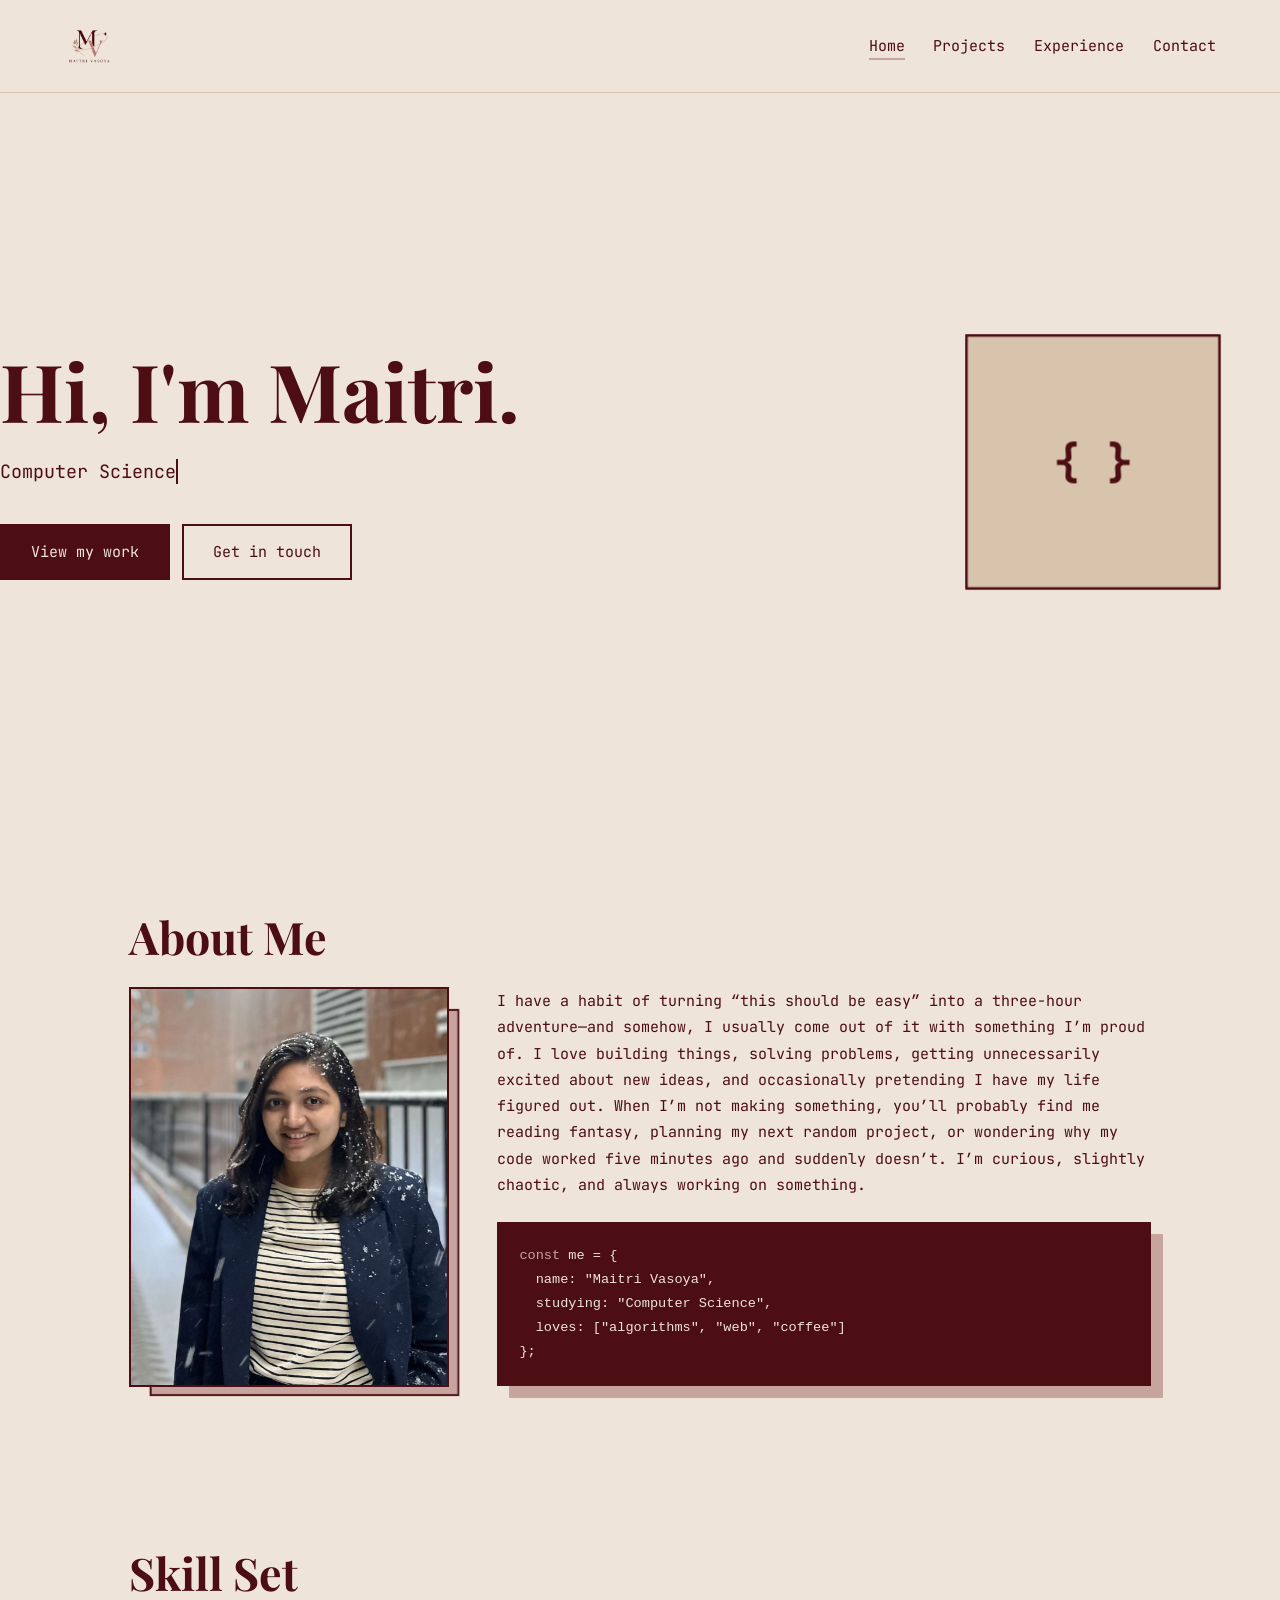
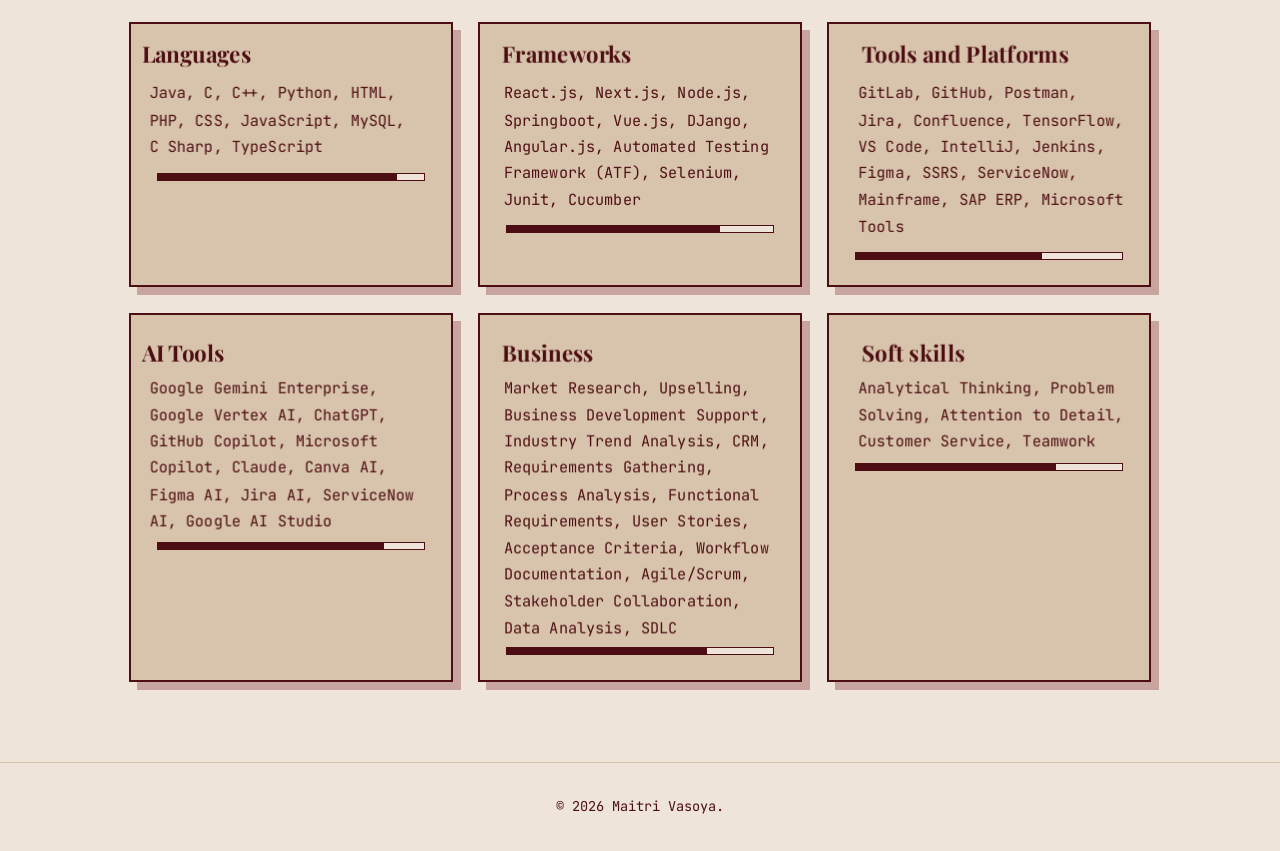
==== commit d3b0d03b: "Update index.html" ====
--- a/index.html
+++ b/index.html
@@ -1,5 +1,5 @@
-<!DOCTYPE html><html lang="en"><head><meta charset="utf-8"><meta name="viewport" content="width=device-width,initial-scale=1"><title>Home | Maitri Vasoya</title><meta name="description" content="Portfolio of Your Name, computer science student."><link rel="preconnect" href="https://fonts.googleapis.com"><link rel="preconnect" href="https://fonts.gstatic.com" crossorigin><link rel="icon" type="image/png" href="assets/logo2.png"><link href="https://fonts.googleapis.com/css2?family=JetBrains+Mono:wght@400;700&family=Playfair+Display:wght@700;900&display=swap" rel="stylesheet">
-<link rel="stylesheet" href="css/style.css"></head><body><nav><a class="logo" href="index.html"><img src="assets/logo.png" alt="Maitri Vasoya Logo"></a><ul><li><a href="index.html" class="on">Home</a></li><li><a href="projects.html">Projects</a></li><li><a href="experience.html">Experience</a></li><li><a href="contact.html">Contact</a></li></ul></nav><main><header class="hero"><div class="hero-text"><h1>Hi, I'm Maitri.</h1><p class="role"><span id="typed" class="cursor"></span></p>
+<!DOCTYPE html><html lang="en"><head><meta charset="utf-8"><meta name="viewport" content="width=device-width,initial-scale=1"><title>Home | Maitri Vasoya</title><meta name="description" content="Portfolio of Your Name, computer science student."><link rel="preconnect" href="https://fonts.googleapis.com"><link rel="preconnect" href="https://fonts.gstatic.com" crossorigin><link rel="icon" type="image/png" href="logo2.png"><link href="https://fonts.googleapis.com/css2?family=JetBrains+Mono:wght@400;700&family=Playfair+Display:wght@700;900&display=swap" rel="stylesheet">
+<link rel="stylesheet" href="css/style.css"></head><body><nav><a class="logo" href="index.html"><img src="logo.png" alt="Maitri Vasoya Logo"></a><ul><li><a href="index.html" class="on">Home</a></li><li><a href="projects.html">Projects</a></li><li><a href="experience.html">Experience</a></li><li><a href="contact.html">Contact</a></li></ul></nav><main><header class="hero"><div class="hero-text"><h1>Hi, I'm Maitri.</h1><p class="role"><span id="typed" class="cursor"></span></p>
 <div><a class="btn" href="projects.html">View my work</a><a class="btn alt" href="contact.html">Get in touch</a></div></div><div class="scene" aria-hidden="true"><div class="cube"><div class="face front">{ }</div><div class="face back">&lt;/&gt;</div><div class="face right">Py</div><div class="face left">JS</div><div class="face top">SQL</div><div class="face bottom">Git</div></div></div></header>
 <section id="about"><h2 class="reveal">About Me</h2><div class="about reveal"><div class="photo"><div class="frame"><img src="assets/myimage.jpg" alt="Portrait of Maitri"></div></div>
 <div><p>I have a habit of turning “this should be easy” into a three-hour adventure—and somehow, I usually come out of it with something I’m proud of. I love building things, solving problems, getting unnecessarily excited about new ideas, and occasionally pretending I have my life figured out. When I’m not making something, you’ll probably find me reading fantasy, planning my next random project, or wondering why my code worked five minutes ago and suddenly doesn’t. I’m curious, slightly chaotic, and always working on something.</p>
